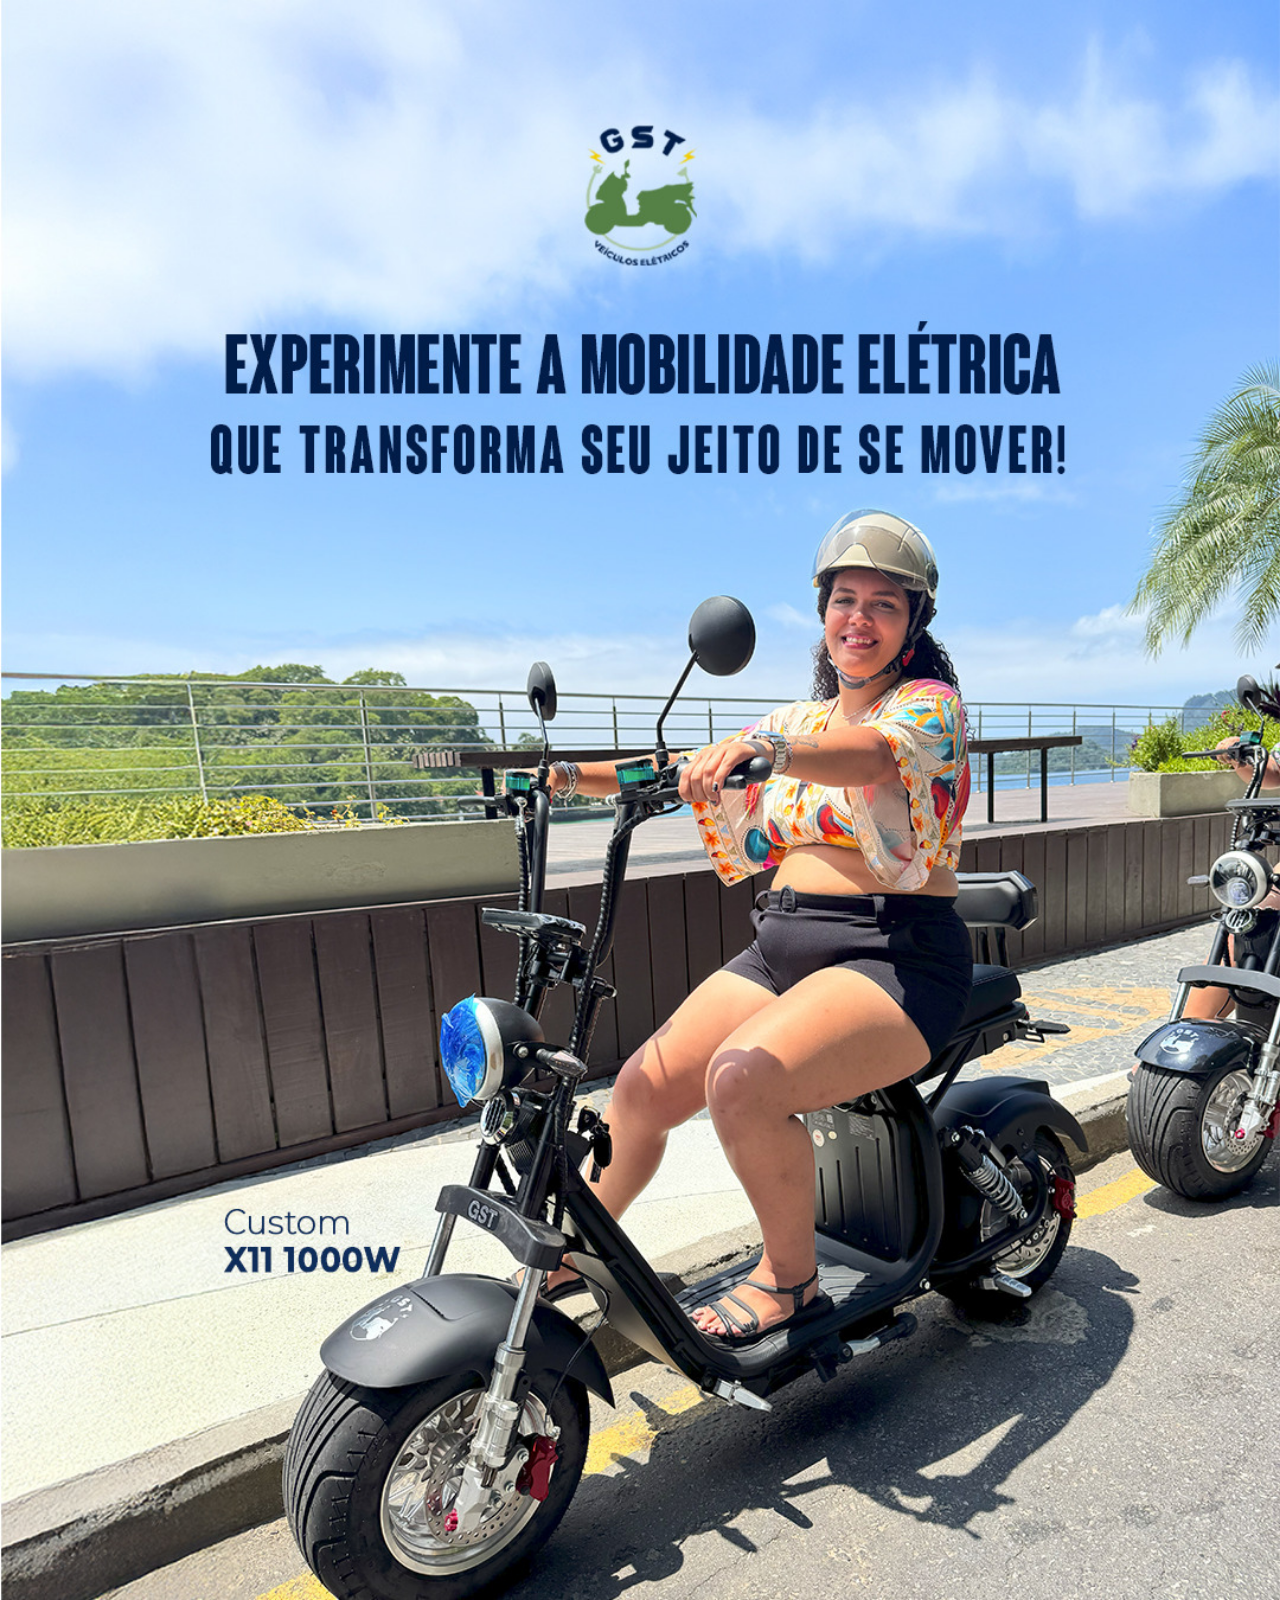
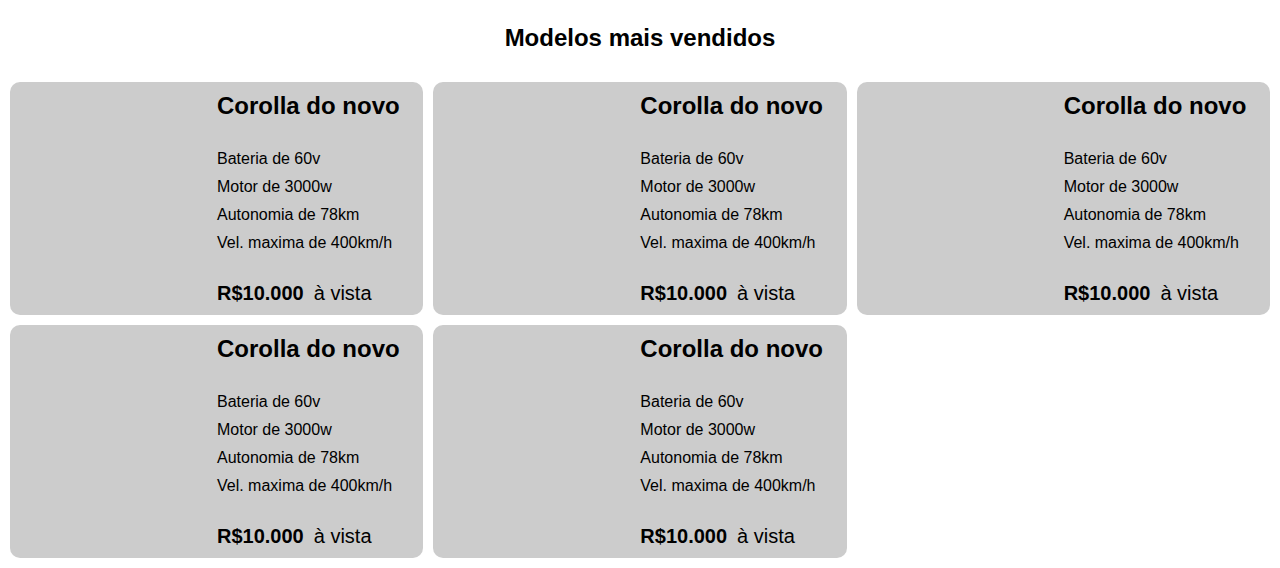
==== index.html @ 0435c9f2 "Add files via upload" ====
<!DOCTYPE html>
<html lang="pt-br">
<head>
    <meta charset="UTF-8">
    <meta name="viewport" content="width=device-width, initial-scale=1.0">
    <title>GST - Catálogo completo</title>
    <link rel="stylesheet" href="index.css">
</head>
<body>
    <header id="header">
        <h1 class="titleH1">GST</h1>
        <input type="search" name="searchInput" id="searchInput">
        <button onclick="clickSearch()">
            <svg xmlns="http://www.w3.org/2000/svg" version="1.1" xmlns:xlink="http://www.w3.org/1999/xlink" width="512" height="512" x="0" y="0" viewBox="0 0 32 32" style="enable-background:new 0 0 512 512" xml:space="preserve" class=""><g><path d="m27.707 26.293-5.969-5.969A9.95 9.95 0 0 0 24 14c0-5.514-4.486-10-10-10S4 8.486 4 14s4.486 10 10 10c2.398 0 4.6-.85 6.324-2.262l5.969 5.969a.999.999 0 1 0 1.414-1.414zM6 14c0-4.411 3.589-8 8-8s8 3.589 8 8-3.589 8-8 8-8-3.589-8-8z" fill="#ffffff" opacity="1" data-original="#000000" class=""></path></g></svg>
        </button>
    </header>
    <div class="bannerMain">
        <img src="img/bannerX11.jpg" alt="">
    </div>

    <h2>Modelos mais vendidos</h2>
    
    <div class="grid-container">
        <div class="grid-item">
            <img src="https://i.pinimg.com/736x/82/5b/48/825b48c95d5a9d8aef1e955ab3986ef2.jpg" alt="">
            <section>
                <h3>Corolla do novo</h3>
                <div>
                    <p>Bateria de 60v</p>
                    <p>Motor de 3000w</p>
                    <p>Autonomia de 78km</p>
                    <p>Vel. maxima de 400km/h</p>    
                </div>
                <p class="precoItem"><strong>R$10.000</strong>à vista</p>
            </section>
        </div>

        <div class="grid-item">
            <img src="https://i.pinimg.com/736x/82/5b/48/825b48c95d5a9d8aef1e955ab3986ef2.jpg" alt="">
            <section>
                <h3>Corolla do novo</h3>
                <div>
                    <p>Bateria de 60v</p>
                    <p>Motor de 3000w</p>
                    <p>Autonomia de 78km</p>
                    <p>Vel. maxima de 400km/h</p>    
                </div>
                <p class="precoItem"><strong>R$10.000</strong>à vista</p>
            </section>
        </div>

        <div class="grid-item">
            <img src="https://i.pinimg.com/736x/82/5b/48/825b48c95d5a9d8aef1e955ab3986ef2.jpg" alt="">
            <section>
                <h3>Corolla do novo</h3>
                <div>
                    <p>Bateria de 60v</p>
                    <p>Motor de 3000w</p>
                    <p>Autonomia de 78km</p>
                    <p>Vel. maxima de 400km/h</p>    
                </div>
                <p class="precoItem"><strong>R$10.000</strong>à vista</p>
            </section>
        </div>

        <div class="grid-item">
            <img src="https://i.pinimg.com/736x/82/5b/48/825b48c95d5a9d8aef1e955ab3986ef2.jpg" alt="">
            <section>
                <h3>Corolla do novo</h3>
                <div>
                    <p>Bateria de 60v</p>
                    <p>Motor de 3000w</p>
                    <p>Autonomia de 78km</p>
                    <p>Vel. maxima de 400km/h</p>    
                </div>
                <p class="precoItem"><strong>R$10.000</strong>à vista</p>
            </section>
        </div>

        <div class="grid-item">
            <img src="https://i.pinimg.com/736x/82/5b/48/825b48c95d5a9d8aef1e955ab3986ef2.jpg" alt="">
            <section>
                <h3>Corolla do novo</h3>
                <div>
                    <p>Bateria de 60v</p>
                    <p>Motor de 3000w</p>
                    <p>Autonomia de 78km</p>
                    <p>Vel. maxima de 400km/h</p>    
                </div>
                <p class="precoItem"><strong>R$10.000</strong>à vista</p>
            </section>
        </div>

    </div>

    <script src="script.js"></script>
</body>
</html>
---- index.css ----
*{
    margin: 0px;
    padding: 0px;
    box-sizing: border-box;
    font-family: Arial, Helvetica, sans-serif;
}
header{
    display: flex;
    align-items: center;
    justify-content: center;
    background-color: rgb(1, 87, 1);
    position: fixed;
    height: 54px;
    width: 100%;
    top: -54px; /* Começa escondido acima da tela */
    transition: top 0.3s ease; /* Animação suave para transição */
}
header h1{
    color: white;
    width: 100%;
    margin: 0px 100px;
    text-align: center;
}

.titleH1{display: block;}
#searchInput{display: none;}

#searchInput{
    height: 36px;
    width: 500px;
    padding: 10px;
    font-size: 18px;
    outline: none;
}
header button{
    background: none;
    padding: px;
    position: absolute;
    border: none;
    right: 20px;
    top: 0px;
    cursor: pointer;
}
header button :hover{
    opacity: .8;
}
header svg{
    width: 50px;
    height: 50px;
    padding: 4px;
}

.bannerMain{
    width: 100%;
}
.bannerMain img{
    min-width: 100%;
    max-width: 100%;
    height: 100%;}

h2{
    width: 100%;
    text-align: center;
    padding: 20px;
}


.grid-container {
    display: grid;
    grid-template-columns: repeat(auto-fit, minmax(410px, 1fr));
    gap: 10px;
    padding: 10px;
}
.grid-item {
    background-color: #ccc;
    color: white;
    padding: 10px;
    text-align: center;
    border-radius: 10px;
    display: flex;
}
.grid-item img{
    min-width: 45%;
    max-width: 45%;
    height: fit-content;
    border-radius: 10px;

}
.grid-item section{
    margin-left: 20px;
    width: 55%;
    height: 100%;
    display: flex;
    flex-direction: column;
    align-items: start;
    color: black;
    justify-content: space-evenly;
}
.grid-item section div{
    display: flex;
    flex-direction: column;
    align-items: start;
   
}

.grid-item section h3{
    font-size: 24px;
    margin-bottom: 20px;
}
.grid-item section p{
    margin-top: 10px;
    font-size: 16px;
}
.grid-item section p strong{
    margin-right: 10px;
}
.precoItem{
    margin-top: 30px !important;
    font-size: 20px !important;
}

@media (max-width: 1040px) {
    .grid-item section h3 {
        font-size: 22px;
        margin-bottom: 18px;
    }
    .grid-item section p {
        margin-top: 8px;
        font-size: 14px;
    }
    .precoItem {
        margin-top: 28px !important;
        font-size: 18px !important;
    }
}

@media (max-width: 864px) {
    .grid-item section h3 {
        font-size: 24px;
        margin-bottom: 20px;
    }
    .grid-item section p {
        margin-top: 10px;
        font-size: 16px;
    }
    .precoItem {
        margin-top: 30px !important;
        font-size: 20px !important;
    }
    .grid-item {
        margin: 6px 20px;
    }
}
@media (max-width: 620px) {
    .grid-item section h3 {
        font-size: 22px;
        margin-bottom: 18px;
    }
    .grid-item section p {
        margin-top: 8px;
        font-size: 16px;
    }
    .precoItem {
        margin-top: 28px !important;
        font-size: 20px !important;
    }
    .grid-item {
        margin: 6px 10px;
    }
}

@media (max-width: 420px) {
    .grid-item {
        flex-direction: column;
        align-items: center;
    }
    .grid-item img {
        min-width: 100%;
        max-width: 100%;
        height: fit-content;
        border-radius: 10px;
    }

    .grid-item section {
        margin-left: 0px;
        width: 100%;
        padding: 10px;
        padding-top: 20px;
    }
    .precoItem{
        width: 100%;
        text-align: end;
    }
    .grid-container {
        grid-template-columns: repeat(auto-fit, minmax(200px, 1fr));
    }
    
}
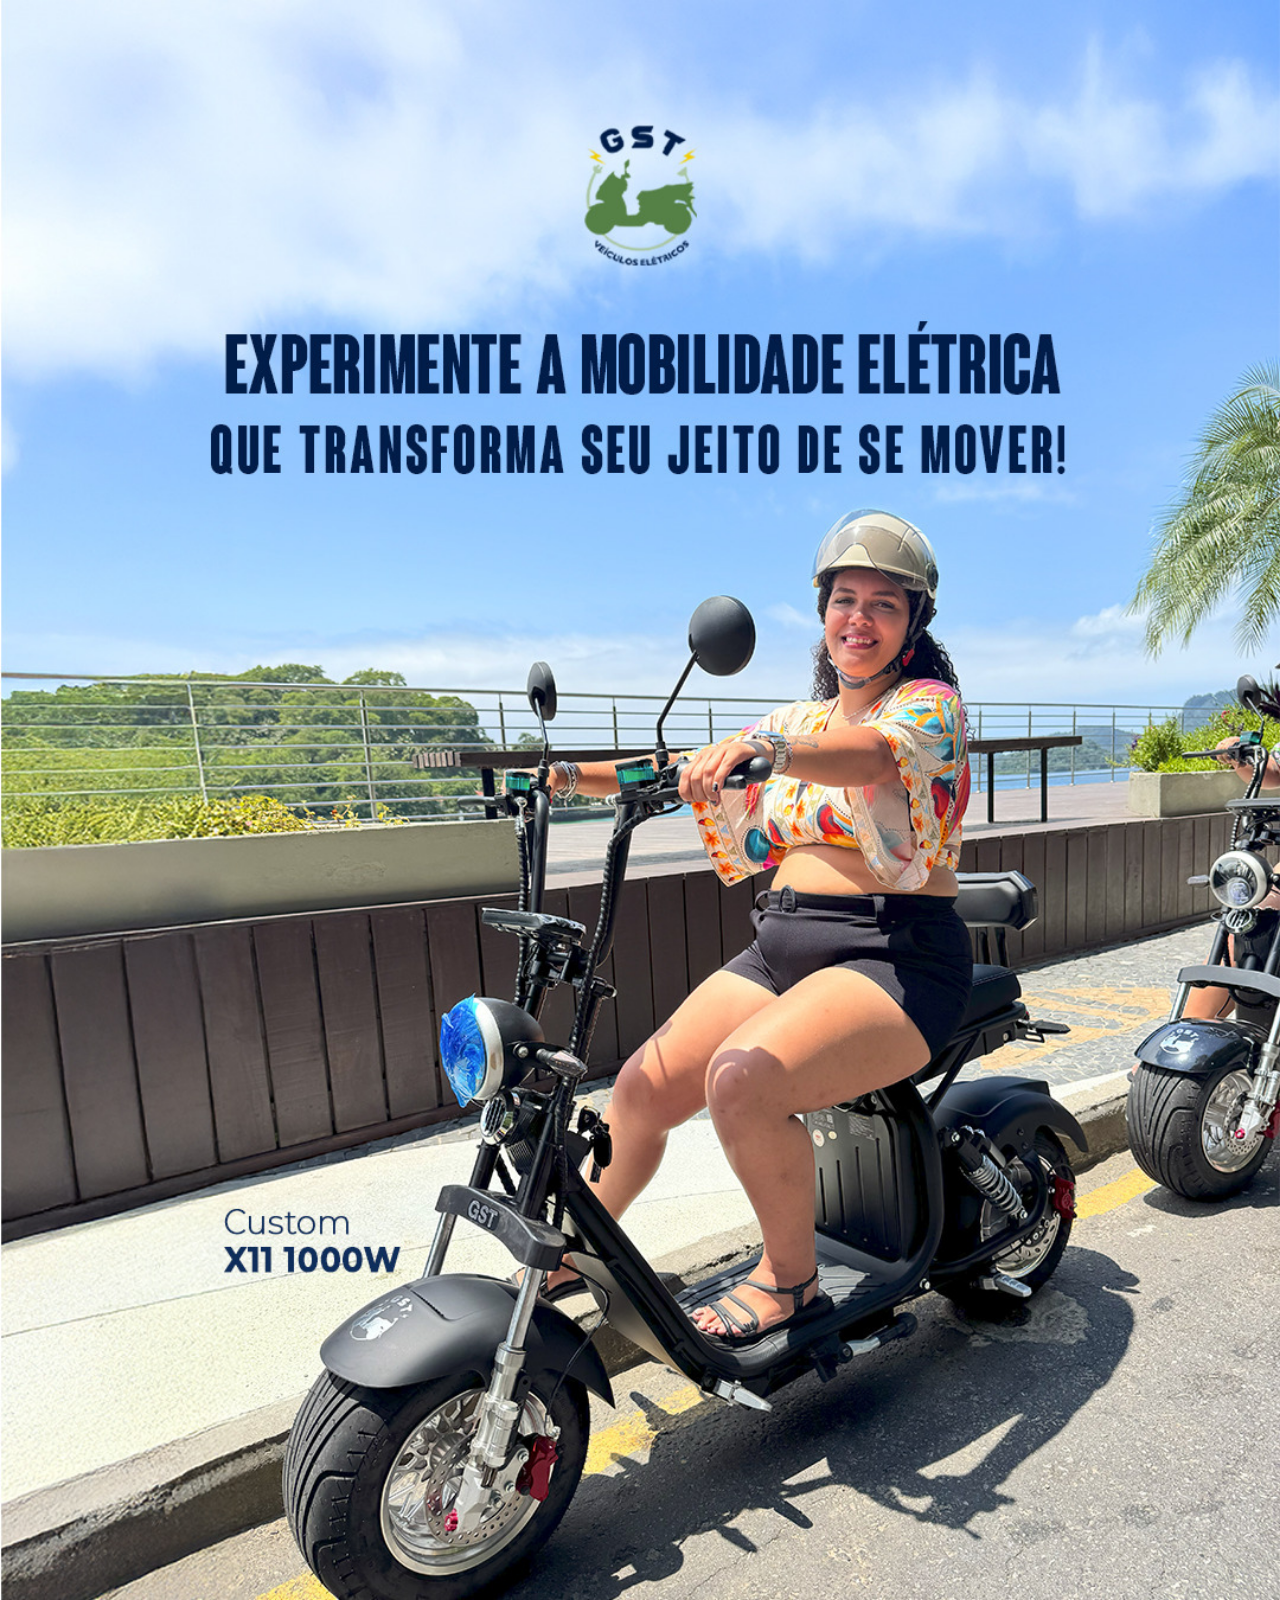
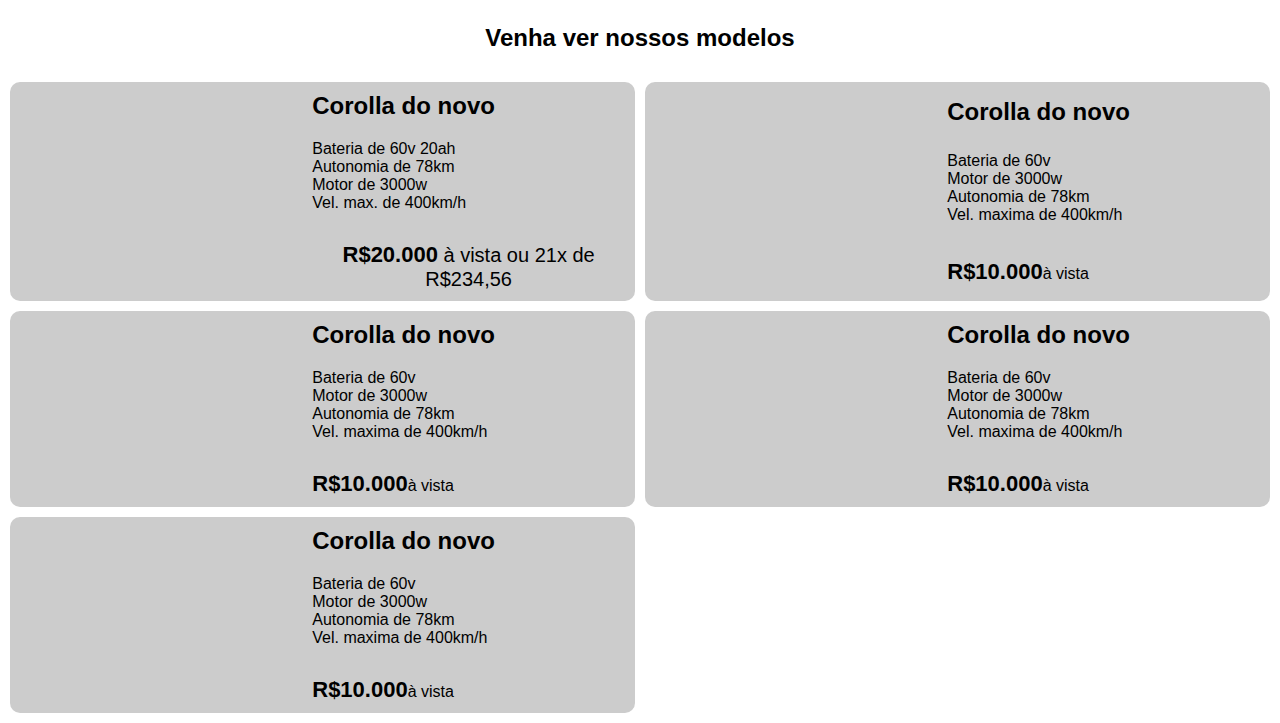
==== commit dba37c29: "Add files via upload" ====
--- a/index.html
+++ b/index.html
@@ -18,7 +18,7 @@
         <img src="img/bannerX11.jpg" alt="">
     </div>
 
-    <h2>Modelos mais vendidos</h2>
+    <h2>Venha ver nossos modelos</h2>
     
     <div class="grid-container">
         <div class="grid-item">
@@ -26,12 +26,14 @@
             <section>
                 <h3>Corolla do novo</h3>
                 <div>
-                    <p>Bateria de 60v</p>
+                    <p>Bateria de 60v 20ah</p>
+                    <p>Autonomia de 78km</p>
                     <p>Motor de 3000w</p>
-                    <p>Autonomia de 78km</p>
-                    <p>Vel. maxima de 400km/h</p>    
+                    <p>Vel. max. de 400km/h</p>    
                 </div>
-                <p class="precoItem"><strong>R$10.000</strong>à vista</p>
+                <span class="precoItem">
+                    <p><strong>R$20.000</strong> à vista ou 21x de R$234,56</p>
+                </span>
             </section>
         </div>
 
--- a/index.css
+++ b/index.css
@@ -67,7 +67,7 @@
 
 .grid-container {
     display: grid;
-    grid-template-columns: repeat(auto-fit, minmax(410px, 1fr));
+    grid-template-columns: repeat(auto-fit, minmax(450px, 1fr));
     gap: 10px;
     padding: 10px;
 }
@@ -107,16 +107,20 @@
     font-size: 24px;
     margin-bottom: 20px;
 }
-.grid-item section p{
+.grid-item section .precoItem{
     margin-top: 10px;
     font-size: 16px;
 }
-.grid-item section p strong{
-    margin-right: 10px;
-}
 .precoItem{
     margin-top: 30px !important;
+
+}
+.precoItem p{
     font-size: 20px !important;
+}
+.precoItem strong{
+    font-family: 'Gill Sans', 'Gill Sans MT', Calibri, 'Trebuchet MS', sans-serif;
+    font-size: 22px;
 }
 
 @media (max-width: 1040px) {
@@ -128,12 +132,21 @@
         margin-top: 8px;
         font-size: 14px;
     }
-    .precoItem {
+
+    .precoItem{
         margin-top: 28px !important;
+    
+    }
+    .precoItem p{
         font-size: 18px !important;
     }
 }
-
+@media (max-width: 930px) {
+
+    .grid-container {
+        grid-template-columns: repeat(auto-fit, minmax(410px, 1fr));
+    }
+}
 @media (max-width: 864px) {
     .grid-item section h3 {
         font-size: 24px;
@@ -143,10 +156,14 @@
         margin-top: 10px;
         font-size: 16px;
     }
-    .precoItem {
+    .precoItem{
         margin-top: 30px !important;
+    
+    }
+    .precoItem p{
         font-size: 20px !important;
     }
+    
     .grid-item {
         margin: 6px 20px;
     }
@@ -154,15 +171,26 @@
 @media (max-width: 620px) {
     .grid-item section h3 {
         font-size: 22px;
-        margin-bottom: 18px;
+        margin-bottom: 10px;
     }
     .grid-item section p {
         margin-top: 8px;
         font-size: 16px;
     }
-    .precoItem {
-        margin-top: 28px !important;
-        font-size: 20px !important;
+    .precoItem{
+        margin-top: 10px !important;
+    
+    }
+    .precoItem p{
+        font-size: 18px !important;
+        color: #222;
+    }
+    .precoItem strong{
+        color: rgb(29, 99, 1);
+        font-size: 30px;
+    }
+    .small{
+        font-size: 1px !important;
     }
     .grid-item {
         margin: 6px 10px;
@@ -190,9 +218,45 @@
     .precoItem{
         width: 100%;
         text-align: end;
-    }
+        
+    }
+    .precoItem p{
+        font-size: 16px !important;
+
+    }
+    #small{
+        font-size: 16px !important;
+    }
+
     .grid-container {
         grid-template-columns: repeat(auto-fit, minmax(200px, 1fr));
     }
-    
+
+    h2 {
+        width: 100%;
+        text-align: center;
+        padding: 20px 20px 10px 20px;
+        font-size: 20px;
+    }
+    .grid-item section div {
+        display: flex;
+        flex-direction: row;
+        align-items: start;
+        flex-wrap: wrap;
+        justify-content: flex-start;
+    }
+    .grid-item section div p {
+        margin-top: 8px;
+        font-size: 16px;
+        margin-right: 6px;
+        background-color: #aaa;
+        padding: 4px 8px;
+        border-radius: 6px;
+        width: 48%;
+        height: 50px;
+        display: flex
+;
+        align-items: center;
+        justify-content: center;
+    }
 }